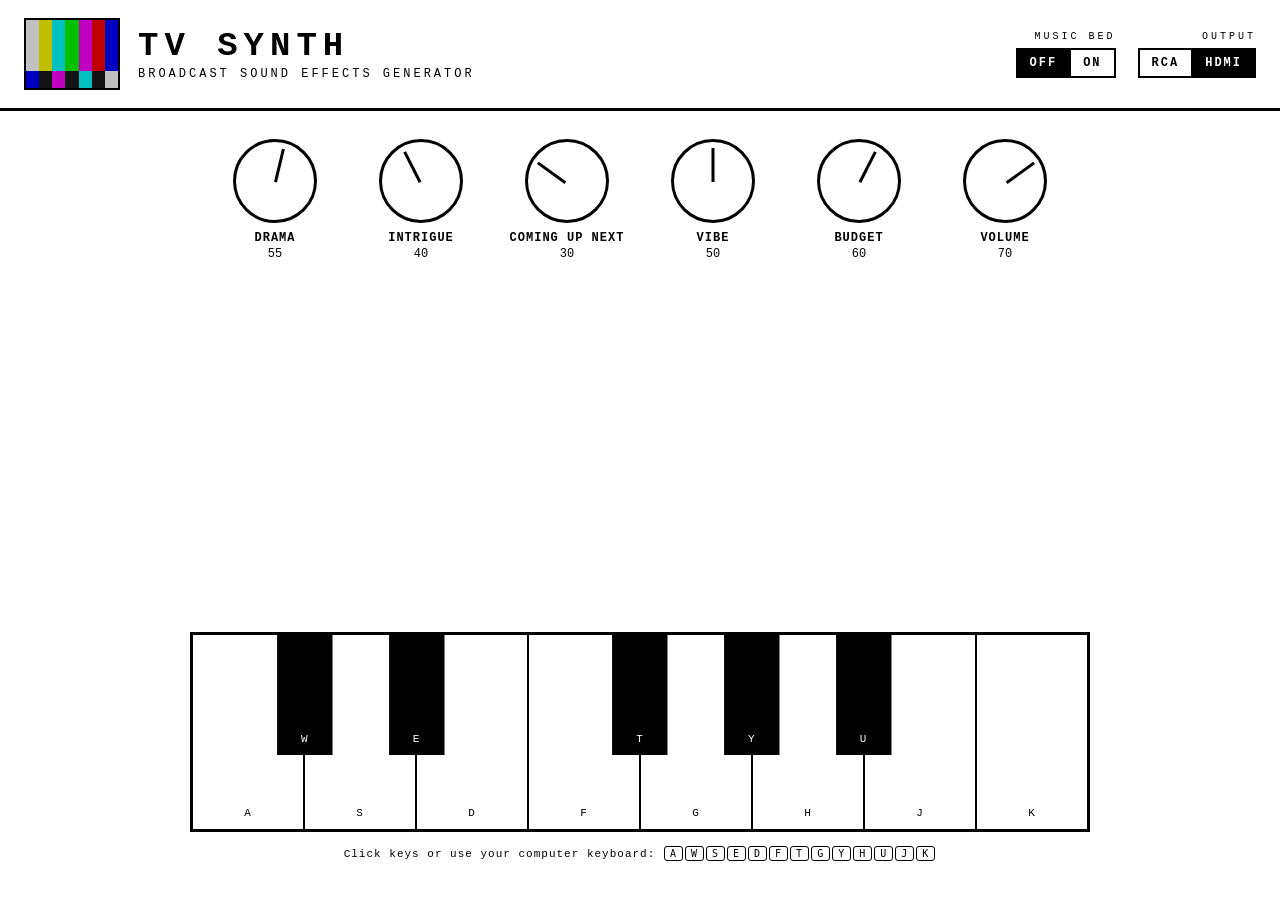
==== index.html @ 70f087cf "Add TV Synth: playable broadcast SFX web instrument One octave of keys at the bottom for playing. Th" ====
<!DOCTYPE html>
<html lang="en">
<head>
  <meta charset="UTF-8" />
  <meta name="viewport" content="width=device-width, initial-scale=1.0" />
  <title>TV SYNTH</title>
  <link rel="stylesheet" href="styles.css" />
</head>
<body>
  <header class="topbar">
    <div class="logo" aria-label="NTSC test pattern logo">
      <!-- SMPTE-style color bars -->
      <div class="bars">
        <span style="background:#c0c0c0"></span>
        <span style="background:#c0c000"></span>
        <span style="background:#00c0c0"></span>
        <span style="background:#00c000"></span>
        <span style="background:#c000c0"></span>
        <span style="background:#c00000"></span>
        <span style="background:#0000c0"></span>
      </div>
      <div class="bars bars-lower">
        <span style="background:#0000c0"></span>
        <span style="background:#131313"></span>
        <span style="background:#c000c0"></span>
        <span style="background:#131313"></span>
        <span style="background:#00c0c0"></span>
        <span style="background:#131313"></span>
        <span style="background:#c0c0c0"></span>
      </div>
    </div>
    <div class="titleblock">
      <h1>TV&nbsp;SYNTH</h1>
      <p class="subtitle">broadcast sound effects generator</p>
    </div>
    <div class="toggles">
      <div class="output" role="group" aria-label="Music bed">
        <span class="output-label">MUSIC BED</span>
        <div class="toggle" id="musicToggle" role="switch" aria-checked="false" tabindex="0">
          <button class="opt is-on" data-music="off" type="button">OFF</button>
          <button class="opt" data-music="on" type="button">ON</button>
        </div>
      </div>
      <div class="output" role="group" aria-label="Output">
        <span class="output-label">OUTPUT</span>
        <div class="toggle" id="outputToggle" role="switch" aria-checked="true" tabindex="0">
          <button class="opt" data-out="rca" type="button">RCA</button>
          <button class="opt is-on" data-out="hdmi" type="button">HDMI</button>
        </div>
      </div>
    </div>
  </header>

  <main>
    <section class="panel" aria-label="Parameters">
      <div class="params" id="params"><!-- knobs injected here --></div>
    </section>

    <section class="keyboard-wrap" aria-label="Keyboard">
      <div class="keyboard" id="keyboard"><!-- keys injected here --></div>
      <p class="hint">Click keys or use your computer keyboard:
        <kbd>A</kbd><kbd>W</kbd><kbd>S</kbd><kbd>E</kbd><kbd>D</kbd><kbd>F</kbd><kbd>T</kbd><kbd>G</kbd><kbd>Y</kbd><kbd>H</kbd><kbd>U</kbd><kbd>J</kbd><kbd>K</kbd>
      </p>
    </section>
  </main>

  <script src="synth.js"></script>
</body>
</html>
---- styles.css ----
:root {
  --ink: #000;
  --paper: #fff;
  --line: #000;
}

* { box-sizing: border-box; }

html, body {
  margin: 0;
  height: 100%;
  background: var(--paper);
  color: var(--ink);
  font-family: "Courier New", ui-monospace, monospace;
}

body {
  display: flex;
  flex-direction: column;
  min-height: 100vh;
}

/* ---------- Top bar / logo ---------- */
.topbar {
  display: flex;
  align-items: center;
  gap: 18px;
  padding: 18px 24px;
  border-bottom: 3px solid var(--line);
}

.logo {
  width: 96px;
  height: 72px;
  border: 2px solid var(--line);
  overflow: hidden;
  flex: 0 0 auto;
}

.bars {
  display: flex;
  height: 75%;
}
.bars.bars-lower { height: 25%; }
.bars span { flex: 1; }

.titleblock h1 {
  margin: 0;
  font-size: 34px;
  letter-spacing: 6px;
  font-weight: 700;
}
.subtitle {
  margin: 2px 0 0;
  font-size: 12px;
  letter-spacing: 3px;
  text-transform: uppercase;
}

/* ---------- Toggles (music bed + output) ---------- */
.toggles {
  margin-left: auto;
  display: flex;
  gap: 22px;
}
.output {
  display: flex;
  flex-direction: column;
  align-items: flex-end;
  gap: 6px;
}
.output-label {
  font-size: 10px;
  letter-spacing: 3px;
}
.toggle {
  display: flex;
  border: 2px solid var(--line);
}
.toggle .opt {
  font-family: inherit;
  font-size: 12px;
  letter-spacing: 2px;
  font-weight: 700;
  padding: 6px 12px;
  border: none;
  background: var(--paper);
  color: var(--ink);
  cursor: pointer;
}
.toggle .opt + .opt { border-left: 2px solid var(--line); }
.toggle .opt.is-on { background: var(--ink); color: var(--paper); }

/* ---------- Main ---------- */
main {
  flex: 1;
  display: flex;
  flex-direction: column;
  justify-content: space-between;
}

.panel {
  padding: 28px 24px;
}

.params {
  display: flex;
  flex-wrap: wrap;
  gap: 26px;
  justify-content: center;
}

.knob {
  width: 120px;
  text-align: center;
  user-select: none;
}

.knob .dial {
  width: 84px;
  height: 84px;
  margin: 0 auto 8px;
  border: 3px solid var(--line);
  border-radius: 50%;
  position: relative;
  cursor: ns-resize;
  background: var(--paper);
  touch-action: none;
}

.knob .dial::after {
  /* indicator line */
  content: "";
  position: absolute;
  left: 50%;
  top: 6px;
  width: 3px;
  height: 34px;
  background: var(--line);
  transform-origin: 50% 36px;
  transform: translateX(-50%) rotate(var(--angle, -135deg));
}

.knob .label {
  font-size: 12px;
  letter-spacing: 1px;
  text-transform: uppercase;
  font-weight: 700;
}
.knob .value {
  font-size: 12px;
  margin-top: 2px;
}

/* ---------- Keyboard ---------- */
.keyboard-wrap {
  padding: 12px 24px 28px;
}

.keyboard {
  position: relative;
  display: flex;
  height: 200px;
  max-width: 900px;
  margin: 0 auto;
  border: 3px solid var(--line);
}

.key {
  position: relative;
  cursor: pointer;
  -webkit-tap-highlight-color: transparent;
}

.key.white {
  flex: 1;
  background: var(--paper);
  border-right: 2px solid var(--line);
  display: flex;
  align-items: flex-end;
  justify-content: center;
  padding-bottom: 10px;
}
.key.white:last-child { border-right: none; }

.key.black {
  position: absolute;
  top: 0;
  width: 6.2%;
  height: 62%;
  background: var(--ink);
  color: var(--paper);
  border: 2px solid var(--line);
  z-index: 2;
  transform: translateX(-50%);
  display: flex;
  align-items: flex-end;
  justify-content: center;
  padding-bottom: 8px;
  font-size: 10px;
}

.key .kb {
  font-size: 11px;
  letter-spacing: 1px;
  pointer-events: none;
}

.key.active { background: #000; color: #fff; }
.key.black.active { background: #555; }

.hint {
  text-align: center;
  font-size: 11px;
  margin-top: 14px;
  letter-spacing: 1px;
}
kbd {
  display: inline-block;
  border: 1px solid var(--line);
  border-radius: 3px;
  padding: 1px 5px;
  margin: 0 1px;
  font-size: 10px;
}

@media (max-width: 640px) {
  .titleblock h1 { font-size: 24px; letter-spacing: 3px; }
  .keyboard { height: 150px; }
}
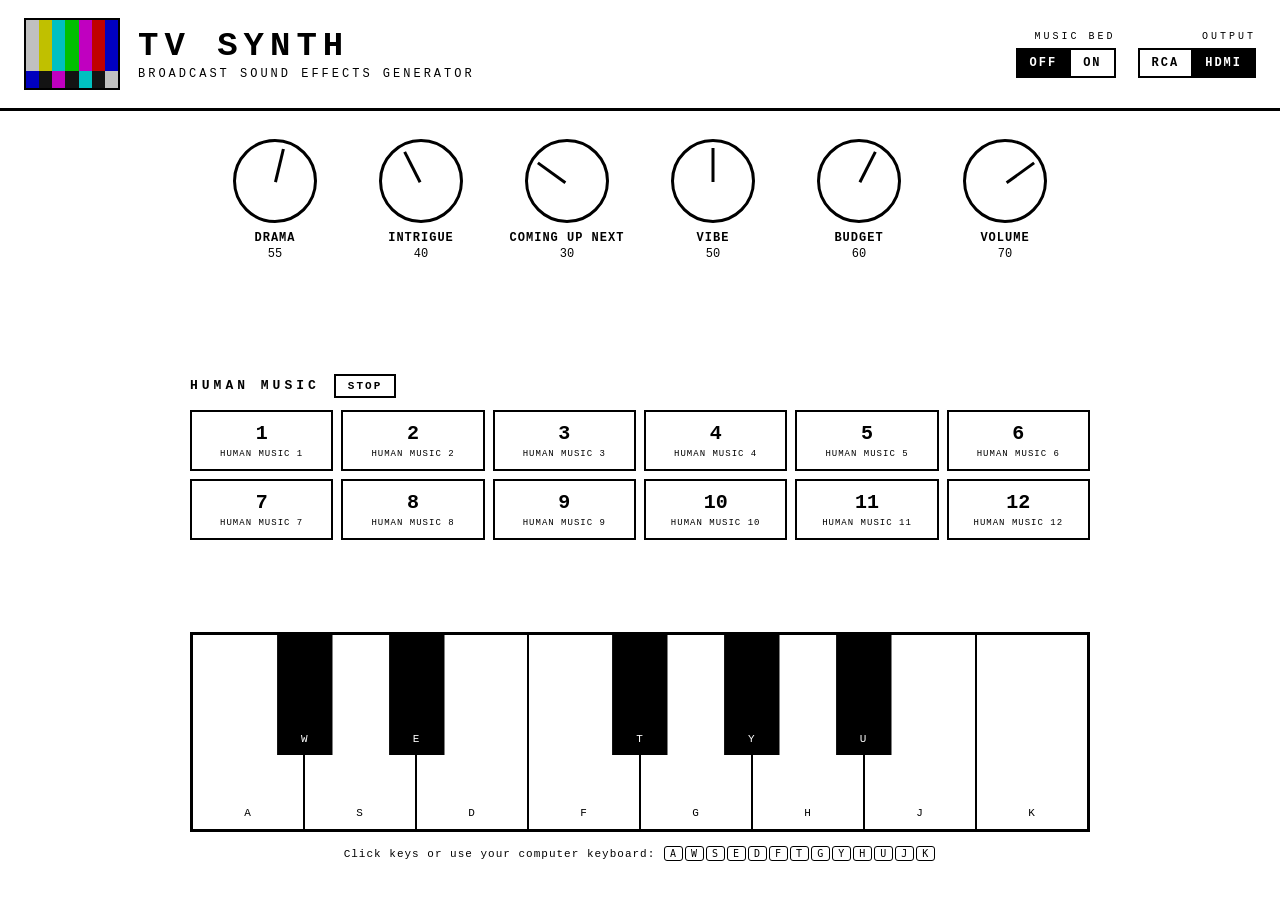
==== commit 7080001b: "Add Human Music mode: 12 playable songs Generalize the music engine into a single track scheduler an" ====
--- a/index.html
+++ b/index.html
@@ -56,6 +56,14 @@
       <div class="params" id="params"><!-- knobs injected here --></div>
     </section>
 
+    <section class="panel human-music" aria-label="Human Music">
+      <div class="hm-head">
+        <span class="hm-title">HUMAN MUSIC</span>
+        <button class="hm-stop" id="humanMusicStop" type="button">STOP</button>
+      </div>
+      <div class="hm-grid" id="humanMusic"><!-- song buttons injected here --></div>
+    </section>
+
     <section class="keyboard-wrap" aria-label="Keyboard">
       <div class="keyboard" id="keyboard"><!-- keys injected here --></div>
       <p class="hint">Click keys or use your computer keyboard:
--- a/styles.css
+++ b/styles.css
@@ -152,6 +152,76 @@
   margin-top: 2px;
 }
 
+/* ---------- Human Music ---------- */
+.human-music {
+  padding: 8px 24px 4px;
+}
+.hm-head {
+  display: flex;
+  align-items: center;
+  gap: 14px;
+  max-width: 900px;
+  margin: 0 auto 12px;
+}
+.hm-title {
+  font-size: 13px;
+  font-weight: 700;
+  letter-spacing: 4px;
+}
+.hm-stop {
+  font-family: inherit;
+  font-size: 11px;
+  letter-spacing: 2px;
+  font-weight: 700;
+  padding: 4px 12px;
+  border: 2px solid var(--line);
+  background: var(--paper);
+  color: var(--ink);
+  cursor: pointer;
+}
+.hm-stop:hover { background: var(--ink); color: var(--paper); }
+
+.hm-grid {
+  display: grid;
+  grid-template-columns: repeat(6, 1fr);
+  gap: 8px;
+  max-width: 900px;
+  margin: 0 auto;
+}
+.hm-btn {
+  font-family: inherit;
+  color: var(--ink);
+  background: var(--paper);
+  border: 2px solid var(--line);
+  padding: 10px 6px;
+  cursor: pointer;
+  display: flex;
+  flex-direction: column;
+  align-items: center;
+  gap: 4px;
+  -webkit-tap-highlight-color: transparent;
+}
+.hm-btn .hm-num {
+  font-size: 20px;
+  font-weight: 700;
+  font-variant-numeric: tabular-nums;
+}
+.hm-btn .hm-name {
+  font-size: 9px;
+  letter-spacing: 1px;
+  text-transform: uppercase;
+}
+.hm-btn:hover { background: #eee; }
+.hm-btn.is-on {
+  background: var(--ink);
+  color: var(--paper);
+}
+
+@media (max-width: 640px) {
+  .hm-grid { grid-template-columns: repeat(4, 1fr); }
+  .hm-btn .hm-name { display: none; }
+}
+
 /* ---------- Keyboard ---------- */
 .keyboard-wrap {
   padding: 12px 24px 28px;
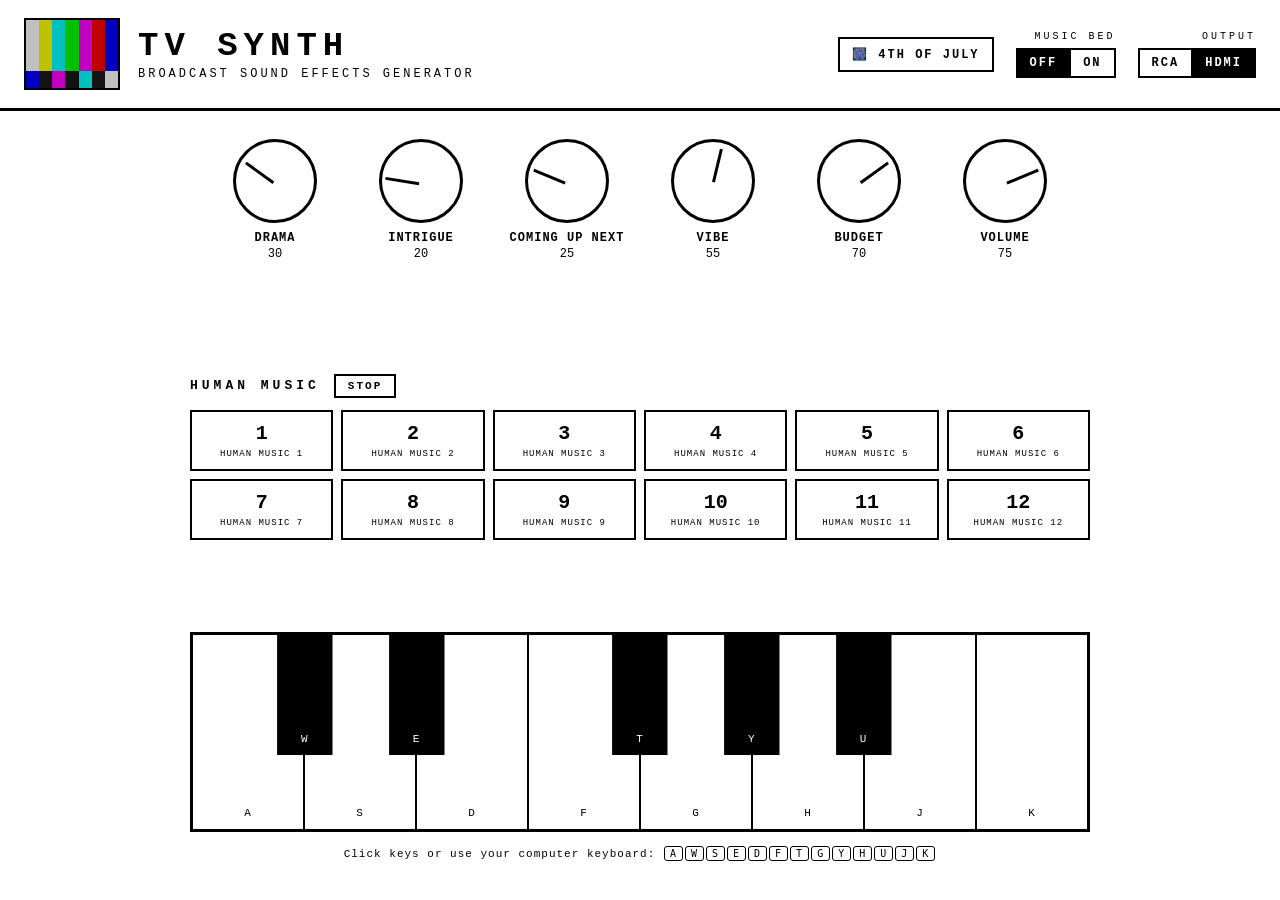
==== commit c76376c0: "Add a Fourth of July fireworks button A "4TH OF JULY" button opens a full-screen blank overlay with " ====
--- a/index.html
+++ b/index.html
@@ -34,6 +34,7 @@
       <p class="subtitle">broadcast sound effects generator</p>
     </div>
     <div class="toggles">
+      <button class="fw-open" id="fireworksOpen" type="button" aria-label="Fourth of July fireworks">🎆&nbsp;4TH&nbsp;OF&nbsp;JULY</button>
       <div class="output" role="group" aria-label="Music bed">
         <span class="output-label">MUSIC BED</span>
         <div class="toggle" id="musicToggle" role="switch" aria-checked="false" tabindex="0">
@@ -72,6 +73,12 @@
     </section>
   </main>
 
+  <div class="fireworks-overlay" id="fireworks" hidden>
+    <canvas id="fireworksCanvas"></canvas>
+    <div class="fw-greeting">HAPPY&nbsp;4<span class="fw-sup">TH</span>&nbsp;OF&nbsp;JULY</div>
+    <button class="fw-back" id="fireworksBack" type="button">← BACK</button>
+  </div>
+
   <script src="synth.js"></script>
 </body>
 </html>
--- a/styles.css
+++ b/styles.css
@@ -90,6 +90,77 @@
 }
 .toggle .opt + .opt { border-left: 2px solid var(--line); }
 .toggle .opt.is-on { background: var(--ink); color: var(--paper); }
+
+/* ---------- Fourth of July button + overlay ---------- */
+.fw-open {
+  align-self: center;
+  font-family: inherit;
+  font-size: 12px;
+  font-weight: 700;
+  letter-spacing: 2px;
+  padding: 8px 12px;
+  border: 2px solid var(--line);
+  background: var(--paper);
+  color: var(--ink);
+  cursor: pointer;
+  white-space: nowrap;
+}
+.fw-open:hover { background: var(--ink); color: var(--paper); }
+
+.fireworks-overlay {
+  position: fixed;
+  inset: 0;
+  z-index: 1000;
+  background: #05060f;
+  overflow: hidden;
+}
+.fireworks-overlay[hidden] { display: none; }
+.fireworks-overlay canvas {
+  position: absolute;
+  inset: 0;
+  width: 100%;
+  height: 100%;
+  display: block;
+}
+.fw-greeting {
+  position: absolute;
+  top: 8%;
+  left: 0;
+  right: 0;
+  text-align: center;
+  font-family: "Courier New", ui-monospace, monospace;
+  font-weight: 700;
+  font-size: clamp(24px, 6vw, 64px);
+  letter-spacing: 4px;
+  color: #fff;
+  text-shadow: 0 0 12px rgba(255,255,255,0.5),
+               -2px 0 0 #d21f26, 2px 0 0 #2b4cff;
+  pointer-events: none;
+  animation: fwGlow 2s ease-in-out infinite alternate;
+}
+.fw-sup { font-size: 0.5em; vertical-align: super; }
+@keyframes fwGlow {
+  from { opacity: 0.82; }
+  to   { opacity: 1; }
+}
+.fw-back {
+  position: absolute;
+  top: 18px;
+  left: 18px;
+  font-family: "Courier New", ui-monospace, monospace;
+  font-size: 13px;
+  font-weight: 700;
+  letter-spacing: 2px;
+  padding: 8px 14px;
+  border: 2px solid #fff;
+  background: rgba(0,0,0,0.35);
+  color: #fff;
+  cursor: pointer;
+}
+.fw-back:hover { background: #fff; color: #000; }
+@media (prefers-reduced-motion: reduce) {
+  .fw-greeting { animation: none; }
+}
 
 /* ---------- Main ---------- */
 main {
